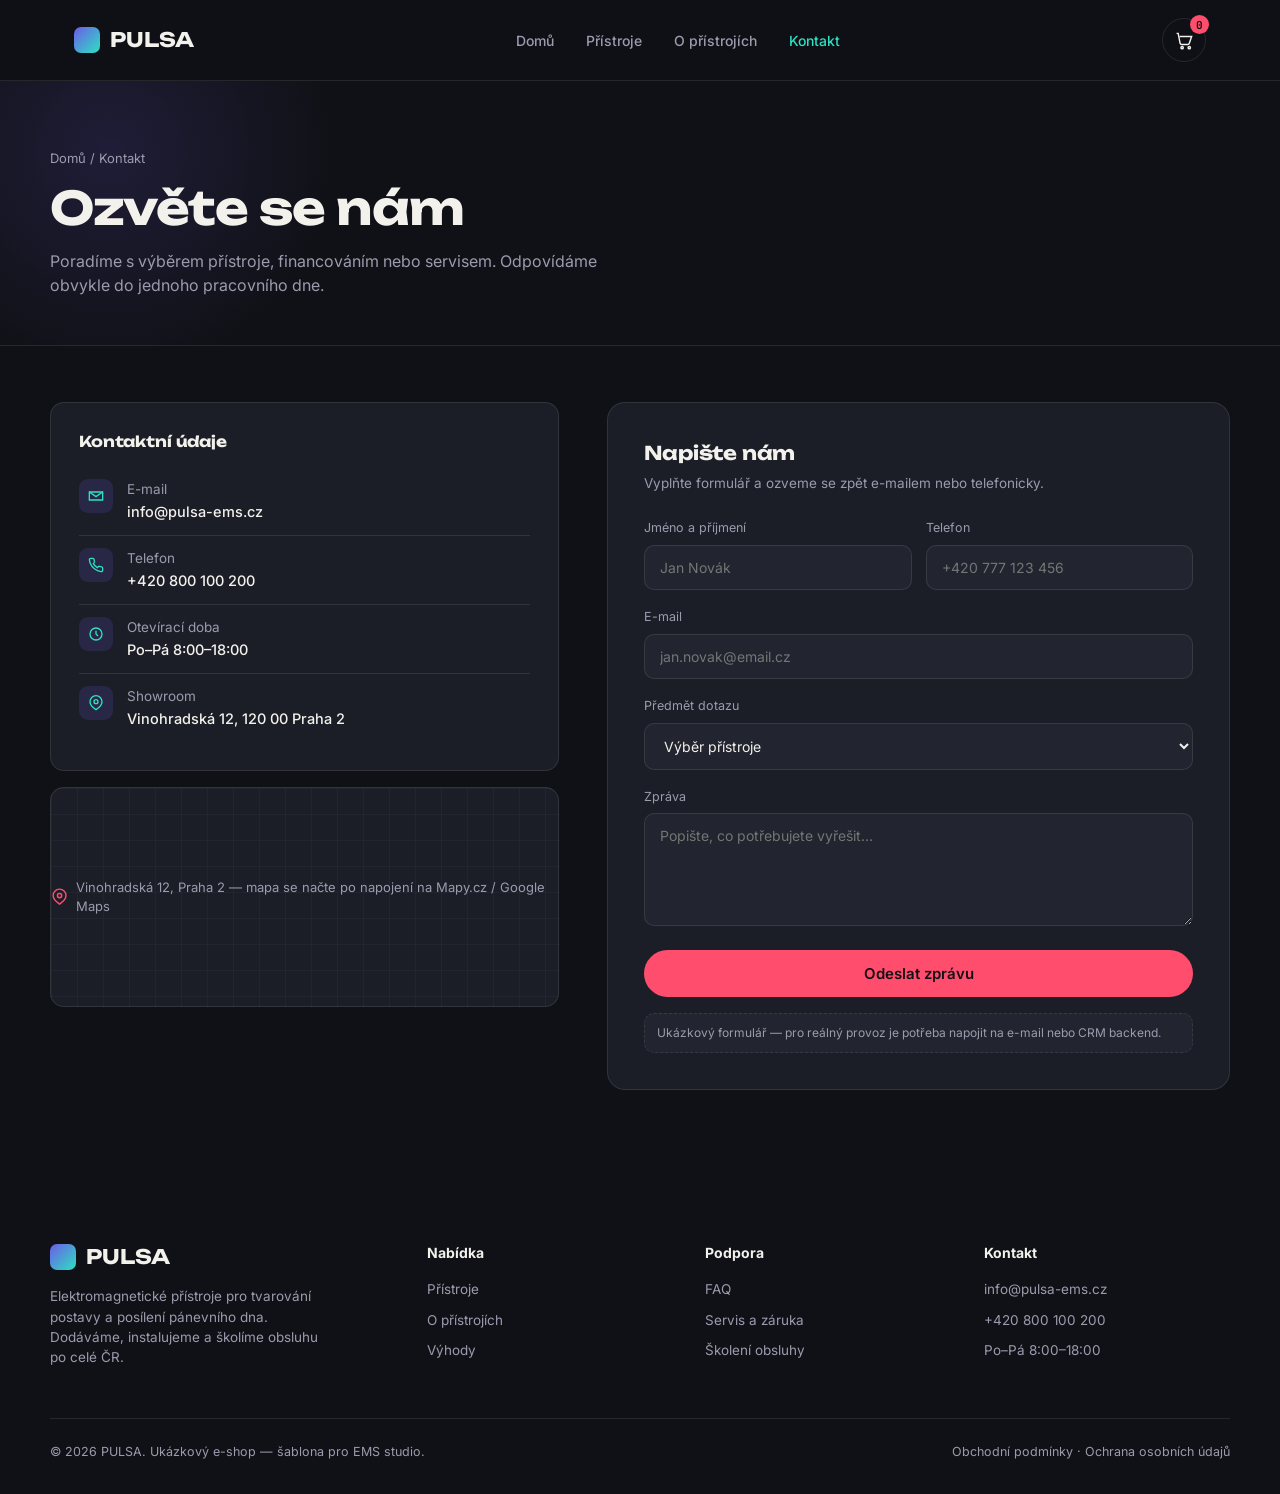
==== pulsa-cf/kontakt.html @ d880c0a0 "Add files via upload" ====
<!DOCTYPE html>
<html lang="cs">
<head>
<meta charset="UTF-8">
<meta name="viewport" content="width=device-width, initial-scale=1.0">
<title>Kontakt — PULSA</title>
<link rel="preconnect" href="https://fonts.googleapis.com">
<link href="https://fonts.googleapis.com/css2?family=Unbounded:wght@400;600;700;900&family=Inter:wght@400;500;600;700&family=JetBrains+Mono:wght@400;500;700&display=swap" rel="stylesheet">
<link rel="stylesheet" href="assets/styles.css">
</head>
<body>

<header>
  <nav class="nav">
    <a href="index.html" class="logo"><span class="logo-mark"></span>PULSA</a>
    <div class="nav-links">
      <a href="index.html">Domů</a>
      <a href="produkty.html">Přístroje</a>
      <a href="o-pristrojich.html">O přístrojích</a>
      <a href="kontakt.html" class="active">Kontakt</a>
    </div>
    <div class="nav-right">
      <button class="cart-btn" id="cartToggle" aria-label="Otevřít košík">
        <svg width="19" height="19" viewBox="0 0 24 24" fill="none" stroke="currentColor" stroke-width="1.8"><circle cx="9" cy="21" r="1.5"/><circle cx="18" cy="21" r="1.5"/><path d="M2 3h2l2.4 12.4a2 2 0 0 0 2 1.6h7.7a2 2 0 0 0 2-1.6L21 7H6"/></svg>
        <span class="cart-count" id="cartCount">0</span>
      </button>
      <button class="nav-toggle" id="navToggle" aria-label="Menu">
        <svg width="18" height="18" viewBox="0 0 24 24" fill="none" stroke="currentColor" stroke-width="2"><path d="M3 6h18M3 12h18M3 18h18"/></svg>
      </button>
    </div>
  </nav>
  <div class="mobile-menu" id="mobileMenu">
    <a href="index.html">Domů</a>
    <a href="produkty.html">Přístroje</a>
    <a href="o-pristrojich.html">O přístrojích</a>
    <a href="kontakt.html" class="active">Kontakt</a>
  </div>
</header>

<section class="page-hero">
  <div class="page-hero-glow"></div>
  <div class="container" style="padding:0; position:relative;">
    <span class="breadcrumb"><a href="index.html">Domů</a> / Kontakt</span>
    <h1>Ozvěte se nám</h1>
    <p class="lead">Poradíme s výběrem přístroje, financováním nebo servisem. Odpovídáme obvykle do jednoho pracovního dne.</p>
  </div>
</section>

<section style="padding-top:56px;">
  <div class="container" style="padding:0;">
    <div class="contact-grid">
      <div>
        <div class="contact-card">
          <h3>Kontaktní údaje</h3>
          <div class="contact-row">
            <div class="ic"><svg width="16" height="16" viewBox="0 0 24 24" fill="none" stroke="currentColor" stroke-width="2"><path d="M4 4h16v16H4z" opacity="0"/><path d="M22 6 12 13 2 6"/><path d="M2 6h20v12H2z"/></svg></div>
            <div><div class="t">E-mail</div><div class="v">info@pulsa-ems.cz</div></div>
          </div>
          <div class="contact-row">
            <div class="ic"><svg width="16" height="16" viewBox="0 0 24 24" fill="none" stroke="currentColor" stroke-width="2"><path d="M22 16.9v3a2 2 0 0 1-2.2 2 19.8 19.8 0 0 1-8.6-3.1 19.5 19.5 0 0 1-6-6A19.8 19.8 0 0 1 2.1 4.2 2 2 0 0 1 4.1 2h3a2 2 0 0 1 2 1.7c.1.9.3 1.8.6 2.7a2 2 0 0 1-.4 2.1L8 9.9a16 16 0 0 0 6 6l1.4-1.4a2 2 0 0 1 2.1-.4c.9.3 1.8.5 2.7.6a2 2 0 0 1 1.8 2Z"/></svg></div>
            <div><div class="t">Telefon</div><div class="v">+420 800 100 200</div></div>
          </div>
          <div class="contact-row">
            <div class="ic"><svg width="16" height="16" viewBox="0 0 24 24" fill="none" stroke="currentColor" stroke-width="2"><circle cx="12" cy="12" r="9"/><path d="M12 7v5l3 3"/></svg></div>
            <div><div class="t">Otevírací doba</div><div class="v">Po–Pá 8:00–18:00</div></div>
          </div>
          <div class="contact-row">
            <div class="ic"><svg width="16" height="16" viewBox="0 0 24 24" fill="none" stroke="currentColor" stroke-width="2"><path d="M21 10c0 6-9 12-9 12s-9-6-9-12a9 9 0 0 1 18 0Z"/><circle cx="12" cy="10" r="3"/></svg></div>
            <div><div class="t">Showroom</div><div class="v">Vinohradská 12, 120 00 Praha 2</div></div>
          </div>
        </div>

        <div class="map-placeholder">
          <svg width="18" height="18" viewBox="0 0 24 24" fill="none" stroke="currentColor" stroke-width="2"><path d="M21 10c0 6-9 12-9 12s-9-6-9-12a9 9 0 0 1 18 0Z"/><circle cx="12" cy="10" r="3"/></svg>
          Vinohradská 12, Praha 2 — mapa se načte po napojení na Mapy.cz / Google Maps
        </div>
      </div>

      <div class="form-card">
        <h3 style="font-size:19px; margin-bottom:6px;">Napište nám</h3>
        <p style="font-size:13.5px; color:var(--text-muted); margin-bottom:26px;">Vyplňte formulář a ozveme se zpět e-mailem nebo telefonicky.</p>

        <form id="contactForm">
          <div class="field-row">
            <div class="field"><label>Jméno a příjmení</label><input required type="text" placeholder="Jan Novák"></div>
            <div class="field"><label>Telefon</label><input type="tel" placeholder="+420 777 123 456"></div>
          </div>
          <div class="field"><label>E-mail</label><input required type="email" placeholder="jan.novak@email.cz"></div>
          <div class="field">
            <label>Předmět dotazu</label>
            <select>
              <option>Výběr přístroje</option>
              <option>Servis a záruka</option>
              <option>Financování / leasing</option>
              <option>Školení obsluhy</option>
              <option>Jiné</option>
            </select>
          </div>
          <div class="field"><label>Zpráva</label><textarea rows="5" placeholder="Popište, co potřebujete vyřešit…"></textarea></div>
          <button type="submit" class="btn btn-primary btn-block">Odeslat zprávu</button>
          <div class="note-banner">Ukázkový formulář — pro reálný provoz je potřeba napojit na e-mail nebo CRM backend.</div>
        </form>

        <div class="form-success" id="formSuccess">
          <div class="check"><svg width="26" height="26" viewBox="0 0 24 24" fill="none" stroke="currentColor" stroke-width="2.4"><path d="M4 12l5 5 11-11"/></svg></div>
          <h3 style="margin-bottom:8px;">Zpráva odeslána</h3>
          <p style="font-size:14px; color:var(--text-muted);">Děkujeme, ozveme se vám co nejdříve zpět.</p>
        </div>
      </div>
    </div>
  </div>
</section>

<footer>
  <div class="footer-grid">
    <div>
      <div class="logo" style="margin-bottom:14px;"><span class="logo-mark"></span>PULSA</div>
      <p style="font-size:13.5px; color:var(--text-muted); max-width:280px;">Elektromagnetické přístroje pro tvarování postavy a posílení pánevního dna. Dodáváme, instalujeme a školíme obsluhu po celé ČR.</p>
    </div>
    <div>
      <h4>Nabídka</h4>
      <ul><li><a href="produkty.html">Přístroje</a></li><li><a href="o-pristrojich.html">O přístrojích</a></li><li><a href="index.html#benefits">Výhody</a></li></ul>
    </div>
    <div>
      <h4>Podpora</h4>
      <ul><li><a href="o-pristrojich.html#faq">FAQ</a></li><li><a href="kontakt.html">Servis a záruka</a></li><li><a href="kontakt.html">Školení obsluhy</a></li></ul>
    </div>
    <div>
      <h4>Kontakt</h4>
      <ul><li>info@pulsa-ems.cz</li><li>+420 800 100 200</li><li>Po–Pá 8:00–18:00</li></ul>
    </div>
  </div>
  <div class="footer-bottom">
    <span>© 2026 PULSA. Ukázkový e-shop — šablona pro EMS studio.</span>
    <span>Obchodní podmínky · Ochrana osobních údajů</span>
  </div>
</footer>

<div class="overlay" id="overlay"></div>
<aside class="drawer" id="drawer" aria-label="Košík">
  <div class="drawer-head">
    <h3>Košík</h3>
    <button class="drawer-close" id="drawerClose" aria-label="Zavřít košík">✕</button>
  </div>
  <div class="drawer-body" id="drawerBody"></div>
  <div class="drawer-foot" id="drawerFoot" style="display:none;">
    <div class="subtotal-row"><span>Mezisoučet</span><span class="amt mono" id="subtotalAmt">0 Kč</span></div>
    <button class="btn btn-primary btn-block" id="checkoutBtn">Pokračovat k objednávce</button>
    <div class="note-banner">Demo košík ukládá data jen do paměti stránky — po obnovení nebo přechodu na jinou stránku se vynuluje.</div>
  </div>
</aside>

<div class="modal" id="checkoutModal">
  <div class="modal-backdrop" id="modalBackdrop"></div>
  <div class="modal-box" id="modalBox"></div>
</div>

<script src="assets/store.js"></script>
<script>
  document.getElementById('contactForm').addEventListener('submit', (e) => {
    e.preventDefault();
    document.getElementById('contactForm').style.display = 'none';
    document.getElementById('formSuccess').classList.add('active');
  });
</script>
</body>
</html>
---- pulsa-cf/assets/styles.css ----
:root{
  --bg:#101116;
  --surface:#1B1E27;
  --surface-2:#22252F;
  --line: rgba(243,241,236,0.10);
  --violet:#6C5CE7;
  --violet-soft: rgba(108,92,231,0.16);
  --cyan:#2DE1C2;
  --coral:#FF4D6D;
  --coral-soft: rgba(255,77,109,0.16);
  --text:#F3F1EC;
  --text-muted:#9A9CAE;
  --radius: 14px;
}
*{box-sizing:border-box; margin:0; padding:0;}
html{scroll-behavior:smooth;}
body{
  background:var(--bg);
  color:var(--text);
  font-family:'Inter', sans-serif;
  line-height:1.5;
  -webkit-font-smoothing:antialiased;
  overflow-x:hidden;
}
h1,h2,h3,.display{ font-family:'Unbounded', sans-serif; letter-spacing:-0.01em; }
.mono{ font-family:'JetBrains Mono', monospace; }
a{ color:inherit; text-decoration:none; }
img{max-width:100%; display:block;}
ul{list-style:none;}
button{ font-family:inherit; cursor:pointer; border:none; background:none; color:inherit; }
:focus-visible{ outline:2px solid var(--cyan); outline-offset:3px; }
.container{ max-width:1180px; margin:0 auto; padding:0 24px; }
.eyebrow{
  font-family:'JetBrains Mono', monospace;
  font-size:12px;
  letter-spacing:0.14em;
  text-transform:uppercase;
  color:var(--cyan);
  display:inline-flex;
  align-items:center;
  gap:8px;
}
.eyebrow::before{
  content:"";
  width:7px; height:7px; border-radius:50%;
  background:var(--cyan);
  box-shadow:0 0 0 4px rgba(45,225,194,0.15);
}
.btn{
  display:inline-flex; align-items:center; justify-content:center; gap:8px;
  padding:14px 26px;
  border-radius:100px;
  font-weight:600;
  font-size:15px;
  transition:transform .18s ease, box-shadow .18s ease, background .18s ease;
  white-space:nowrap;
}
.btn-primary{ background:var(--coral); color:#151016; }
.btn-primary:hover{ transform:translateY(-2px); box-shadow:0 10px 30px -8px rgba(255,77,109,0.55); }
.btn-ghost{ background:transparent; border:1px solid var(--line); color:var(--text); }
.btn-ghost:hover{ border-color:var(--cyan); color:var(--cyan); }
.btn-block{ width:100%; }
.btn[disabled]{ opacity:0.45; pointer-events:none; }

/* ===== HEADER / NAV ===== */
header{
  position:sticky; top:0; z-index:60;
  background:rgba(16,17,22,0.82);
  backdrop-filter: blur(14px);
  border-bottom:1px solid var(--line);
}
.nav{
  display:flex; align-items:center; justify-content:space-between;
  padding:18px 24px;
  max-width:1180px; margin:0 auto;
}
.logo{
  font-family:'Unbounded', sans-serif;
  font-weight:700;
  font-size:20px;
  display:flex; align-items:center; gap:10px;
}
.logo-mark{
  width:26px; height:26px;
  border-radius:7px;
  background:linear-gradient(135deg, var(--violet), var(--cyan));
  flex:none;
}
.nav-links{ display:flex; gap:32px; font-size:14px; font-weight:500; color:var(--text-muted); }
.nav-links a:hover{ color:var(--text); }
.nav-links a.active{ color:var(--cyan); }
.nav-right{ display:flex; align-items:center; gap:14px; }
.cart-btn{
  position:relative;
  width:44px; height:44px;
  border-radius:50%;
  border:1px solid var(--line);
  display:flex; align-items:center; justify-content:center;
}
.cart-btn:hover{ border-color:var(--cyan); }
.cart-count{
  position:absolute; top:-4px; right:-4px;
  background:var(--coral);
  color:#150F14;
  font-family:'JetBrains Mono', monospace;
  font-size:11px; font-weight:700;
  min-width:19px; height:19px; border-radius:50%;
  display:flex; align-items:center; justify-content:center;
  padding:0 3px;
}
.nav-toggle{ display:none; width:44px; height:44px; align-items:center; justify-content:center; border:1px solid var(--line); border-radius:50%; }
.mobile-menu{
  display:none;
  flex-direction:column;
  gap:2px;
  padding:8px 24px 18px;
  border-top:1px solid var(--line);
}
.mobile-menu.open{ display:flex; }
.mobile-menu a{ padding:12px 4px; font-size:15px; border-bottom:1px solid var(--line); color:var(--text-muted); }
.mobile-menu a.active{ color:var(--cyan); }

/* ===== PAGE HERO (sub-pages) ===== */
.page-hero{
  padding:64px 24px 48px;
  border-bottom:1px solid var(--line);
  position:relative;
  overflow:hidden;
}
.page-hero-glow{
  position:absolute; top:-160px; left:-120px;
  width:460px; height:460px;
  background:radial-gradient(circle, var(--violet-soft), transparent 70%);
  pointer-events:none;
}
.page-hero h1{ font-size:clamp(30px,4vw,46px); margin-top:14px; line-height:1.08; max-width:720px; }
.page-hero p.lead{ color:var(--text-muted); font-size:16px; max-width:560px; margin-top:16px; }
.breadcrumb{ font-size:13px; color:var(--text-muted); }
.breadcrumb a:hover{ color:var(--cyan); }

/* ===== HERO (home) ===== */
.hero{ position:relative; padding:96px 24px 80px; overflow:hidden; }
.hero-glow{
  position:absolute; top:-200px; right:-150px;
  width:600px; height:600px;
  background:radial-gradient(circle, var(--violet-soft), transparent 70%);
  filter:blur(10px);
  pointer-events:none;
}
.hero-inner{
  position:relative; max-width:1180px; margin:0 auto;
  display:grid; grid-template-columns: 1.05fr 0.95fr; gap:56px; align-items:center;
}
.hero h1{ font-size:clamp(38px, 5.2vw, 64px); line-height:1.04; font-weight:700; margin:20px 0 22px; }
.hero h1 em{
  font-style:normal;
  background:linear-gradient(100deg, var(--cyan), var(--violet));
  -webkit-background-clip:text; background-clip:text; color:transparent;
}
.hero p.lead{ font-size:17px; color:var(--text-muted); max-width:480px; margin-bottom:32px; }
.hero-ctas{ display:flex; gap:14px; flex-wrap:wrap; margin-bottom:36px; }
.hero-trust{ display:flex; gap:28px; flex-wrap:wrap; padding-top:24px; border-top:1px solid var(--line); }
.trust-item{ display:flex; flex-direction:column; gap:2px; }
.trust-item .num{ font-family:'JetBrains Mono', monospace; font-weight:700; font-size:20px; color:var(--cyan); }
.trust-item .lbl{ font-size:12.5px; color:var(--text-muted); }

.pulse-card{ background:var(--surface); border:1px solid var(--line); border-radius:22px; padding:28px 28px 22px; position:relative; }
.pulse-card-top{ display:flex; justify-content:space-between; align-items:flex-start; margin-bottom:6px; }
.pulse-card-top .label{ font-size:13px; color:var(--text-muted); }
.pulse-counter{ font-family:'JetBrains Mono', monospace; font-size:44px; font-weight:700; color:var(--text); letter-spacing:-0.02em; }
.pulse-counter span{ font-size:16px; color:var(--cyan); font-weight:500; margin-left:8px; }
canvas#waveform{ width:100%; height:150px; display:block; margin:14px 0 6px; }
.pulse-legend{ display:flex; justify-content:space-between; font-size:12px; color:var(--text-muted); font-family:'JetBrains Mono', monospace; }
.pulse-tags{ display:flex; gap:8px; margin-top:18px; flex-wrap:wrap; }
.pulse-tag{ font-size:12px; padding:6px 12px; border-radius:100px; background:var(--surface-2); color:var(--text-muted); border:1px solid var(--line); }

@media (prefers-reduced-motion: reduce){ html{ scroll-behavior:auto; } }

/* ===== SECTION SHARED ===== */
section{ padding:88px 24px; }
.section-head{ max-width:620px; margin-bottom:52px; }
.section-head h2{ font-size:clamp(28px,3.4vw,40px); margin-top:14px; line-height:1.12; }
.section-head p{ color:var(--text-muted); margin-top:14px; font-size:16px; }

/* ===== HOW IT WORKS / PHASES ===== */
.phases{ display:grid; grid-template-columns:repeat(3,1fr); gap:1px; background:var(--line); border:1px solid var(--line); border-radius:var(--radius); overflow:hidden; }
.phase{ background:var(--surface); padding:32px 26px; }
.phase .bar{ height:6px; border-radius:4px; background:var(--surface-2); overflow:hidden; margin-bottom:18px; }
.phase .bar i{ display:block; height:100%; background:linear-gradient(90deg, var(--cyan), var(--violet)); }
.phase h3{ font-size:18px; margin-bottom:8px; }
.phase p{ font-size:14.5px; color:var(--text-muted); }
.phase .freq{ font-family:'JetBrains Mono', monospace; font-size:12px; color:var(--cyan); margin-bottom:10px; display:block; }

/* ===== BENEFITS ===== */
.benefits-grid{ display:grid; grid-template-columns:repeat(4,1fr); gap:18px; }
.benefit{ background:var(--surface); border:1px solid var(--line); border-radius:var(--radius); padding:26px 22px; transition:border-color .2s ease, transform .2s ease; }
.benefit:hover{ border-color:var(--violet); transform:translateY(-3px); }
.benefit .icon{ width:38px; height:38px; border-radius:10px; background:var(--violet-soft); color:var(--cyan); display:flex; align-items:center; justify-content:center; margin-bottom:16px; }
.benefit h3{ font-family:'Inter'; font-weight:600; font-size:15.5px; margin-bottom:8px; }
.benefit p{ font-size:13.5px; color:var(--text-muted); }

/* ===== PRODUCTS ===== */
.products{ background:var(--surface); border-top:1px solid var(--line); border-bottom:1px solid var(--line); }
.products-grid{ display:grid; grid-template-columns:repeat(3,1fr); gap:20px; }
.plan{ background:var(--bg); border:1px solid var(--line); border-radius:18px; padding:30px 26px; display:flex; flex-direction:column; position:relative; }
.plan.featured{ border-color:var(--violet); box-shadow:0 0 0 1px var(--violet), 0 20px 50px -20px rgba(108,92,231,0.5); }
.plan-badge{ position:absolute; top:-13px; left:26px; background:var(--violet); color:#fff; font-size:11.5px; font-weight:600; padding:5px 12px; border-radius:100px; }
.plan h3{ font-size:20px; margin-bottom:6px; }
.plan .desc{ font-size:13.5px; color:var(--text-muted); margin-bottom:20px; }
.plan .price-row{ display:flex; align-items:baseline; gap:10px; margin-bottom:4px; }
.plan .price{ font-family:'JetBrains Mono', monospace; font-size:30px; font-weight:700; }
.plan .old-price{ font-family:'JetBrains Mono', monospace; font-size:15px; color:var(--text-muted); text-decoration:line-through; }
.plan .save{ font-size:12px; color:var(--cyan); margin-bottom:22px; }
.plan ul{ display:flex; flex-direction:column; gap:10px; margin-bottom:26px; flex:1; }
.plan li{ font-size:13.5px; color:var(--text-muted); display:flex; gap:10px; align-items:flex-start; }
.plan li svg{ flex:none; margin-top:2px; color:var(--cyan); }
.plan-meta{ display:flex; gap:14px; margin-top:16px; padding-top:16px; border-top:1px solid var(--line); }
.plan-meta div{ font-size:11.5px; color:var(--text-muted); }
.plan-meta .v{ font-family:'JetBrains Mono', monospace; font-size:13px; color:var(--text); display:block; }
.plan-link{ font-size:12.5px; color:var(--cyan); margin-top:12px; display:inline-block; }

/* filters (products page) */
.filter-bar{ display:flex; gap:10px; flex-wrap:wrap; margin-bottom:36px; }
.filter-chip{ padding:9px 16px; border-radius:100px; border:1px solid var(--line); font-size:13px; color:var(--text-muted); background:var(--bg); }
.filter-chip.active{ border-color:var(--cyan); color:var(--cyan); background:var(--violet-soft); }

/* ===== SPEC TABLE (device info page) ===== */
.spec-table{ width:100%; border-collapse:collapse; background:var(--surface); border:1px solid var(--line); border-radius:var(--radius); overflow:hidden; }
.spec-table th, .spec-table td{ text-align:left; padding:16px 20px; font-size:13.5px; border-bottom:1px solid var(--line); }
.spec-table th{ color:var(--text-muted); font-weight:500; background:var(--surface-2); font-family:'JetBrains Mono', monospace; font-size:12px; text-transform:uppercase; letter-spacing:0.06em; }
.spec-table td.val{ font-family:'JetBrains Mono', monospace; color:var(--cyan); }
.spec-table tr:last-child td{ border-bottom:none; }
.spec-wrap{ overflow-x:auto; }

.diagram{ background:var(--surface); border:1px solid var(--line); border-radius:var(--radius); padding:30px; display:grid; grid-template-columns:repeat(4,1fr); gap:20px; }
.diagram-item{ text-align:center; }
.diagram-icon{ width:52px; height:52px; border-radius:50%; background:var(--violet-soft); color:var(--cyan); display:flex; align-items:center; justify-content:center; margin:0 auto 12px; }
.diagram-item h4{ font-size:13.5px; margin-bottom:6px; }
.diagram-item p{ font-size:12px; color:var(--text-muted); }

.contra-list{ display:grid; grid-template-columns:repeat(2,1fr); gap:12px; }
.contra-item{ display:flex; gap:10px; align-items:flex-start; background:var(--surface); border:1px solid var(--line); border-radius:10px; padding:14px 16px; font-size:13.5px; color:var(--text-muted); }
.contra-item svg{ flex:none; color:var(--coral); margin-top:2px; }

/* ===== TESTIMONIALS ===== */
.testi-grid{ display:grid; grid-template-columns:repeat(3,1fr); gap:20px; }
.testi{ background:var(--surface); border:1px solid var(--line); border-radius:var(--radius); padding:26px 24px; }
.testi .stars{ color:var(--cyan); font-size:14px; margin-bottom:14px; letter-spacing:2px; }
.testi p{ font-size:14.5px; color:var(--text); margin-bottom:18px; }
.testi .who{ display:flex; align-items:center; gap:10px; }
.avatar{ width:34px; height:34px; border-radius:50%; background:linear-gradient(135deg, var(--violet), var(--cyan)); flex:none; }
.who-name{ font-size:13.5px; font-weight:600; }
.who-loc{ font-size:12px; color:var(--text-muted); }

/* ===== FAQ ===== */
.faq-list{ max-width:780px; }
.faq-item{ border-bottom:1px solid var(--line); }
.faq-q{ width:100%; display:flex; justify-content:space-between; align-items:center; padding:22px 4px; text-align:left; font-family:'Inter'; font-weight:600; font-size:15.5px; }
.faq-q .plus{ font-family:'JetBrains Mono', monospace; color:var(--cyan); font-size:20px; transition:transform .2s ease; flex:none; margin-left:16px; }
.faq-item.open .plus{ transform:rotate(45deg); }
.faq-a{ max-height:0; overflow:hidden; transition:max-height .3s ease; }
.faq-a p{ padding:0 4px 22px; color:var(--text-muted); font-size:14.5px; max-width:640px; }

/* ===== CONTACT PAGE ===== */
.contact-grid{ display:grid; grid-template-columns:0.9fr 1.1fr; gap:48px; align-items:flex-start; }
.contact-card{ background:var(--surface); border:1px solid var(--line); border-radius:var(--radius); padding:28px; margin-bottom:16px; }
.contact-card h3{ font-size:15px; margin-bottom:14px; }
.contact-row{ display:flex; gap:14px; align-items:flex-start; padding:12px 0; border-bottom:1px solid var(--line); }
.contact-row:last-child{ border-bottom:none; }
.contact-row .ic{ width:34px; height:34px; border-radius:9px; background:var(--violet-soft); color:var(--cyan); display:flex; align-items:center; justify-content:center; flex:none; }
.contact-row .t{ font-size:13.5px; color:var(--text-muted); }
.contact-row .v{ font-size:14.5px; font-weight:500; margin-top:2px; }
.map-placeholder{
  height:220px; border-radius:var(--radius); border:1px solid var(--line);
  background:
    linear-gradient(var(--surface-2) 1px, transparent 1px) 0 0/26px 26px,
    linear-gradient(90deg, var(--surface-2) 1px, transparent 1px) 0 0/26px 26px,
    var(--surface);
  display:flex; align-items:center; justify-content:center; color:var(--text-muted); font-size:13px; gap:8px;
}
.map-placeholder svg{ color:var(--coral); }

.form-card{ background:var(--surface); border:1px solid var(--line); border-radius:18px; padding:36px; }
.field{ margin-bottom:18px; }
.field label{ display:block; font-size:12.5px; color:var(--text-muted); margin-bottom:7px; }
.field input, .field textarea, .field select{
  width:100%; padding:13px 15px; background:var(--surface-2); border:1px solid var(--line);
  border-radius:10px; color:var(--text); font-size:14px; font-family:'Inter'; resize:vertical;
}
.field input:focus, .field textarea:focus, .field select:focus{ border-color:var(--cyan); outline:none; }
.field-row{ display:flex; gap:14px; }
.field-row .field{ flex:1; }
.form-success{ display:none; text-align:center; padding:20px 0; }
.form-success.active{ display:block; }
.form-success .check{ width:56px; height:56px; border-radius:50%; background:var(--violet-soft); color:var(--cyan); display:flex; align-items:center; justify-content:center; margin:0 auto 18px; }

/* ===== FOOTER CTA ===== */
.cta-band{
  background:linear-gradient(120deg, var(--violet), #4834D4 60%, var(--bg));
  border-radius:24px; margin:0 24px; padding:64px 48px;
  display:flex; align-items:center; justify-content:space-between; gap:32px; flex-wrap:wrap;
}
.cta-band h2{ font-size:clamp(24px,3vw,34px); max-width:460px; }
.cta-band p{ color:rgba(255,255,255,0.75); margin-top:10px; max-width:420px; font-size:15px;}

footer{ padding:64px 24px 32px; }
.footer-grid{ display:grid; grid-template-columns:1.4fr 1fr 1fr 1fr; gap:32px; margin-bottom:48px; max-width:1180px; margin-left:auto; margin-right:auto; }
.footer-grid h4{ font-size:14px; margin-bottom:16px; }
.footer-grid li{ font-size:13.5px; color:var(--text-muted); margin-bottom:10px; }
.footer-grid li a:hover{ color:var(--text); }
.footer-bottom{ display:flex; justify-content:space-between; align-items:center; padding-top:24px; border-top:1px solid var(--line); font-size:12.5px; color:var(--text-muted); flex-wrap:wrap; gap:12px; max-width:1180px; margin:0 auto; }

/* ===== CART DRAWER ===== */
.overlay{ position:fixed; inset:0; background:rgba(8,8,10,0.6); opacity:0; pointer-events:none; transition:opacity .25s ease; z-index:80; }
.overlay.active{ opacity:1; pointer-events:auto; }
.drawer{
  position:fixed; top:0; right:0; height:100%; width:420px; max-width:92vw;
  background:var(--surface); border-left:1px solid var(--line); z-index:90;
  transform:translateX(100%); transition:transform .3s cubic-bezier(.4,0,.2,1);
  display:flex; flex-direction:column;
}
.drawer.active{ transform:translateX(0); }
.drawer-head{ display:flex; justify-content:space-between; align-items:center; padding:22px 22px; border-bottom:1px solid var(--line); }
.drawer-head h3{ font-size:17px; }
.drawer-close{ width:36px; height:36px; border-radius:50%; border:1px solid var(--line); display:flex; align-items:center; justify-content:center; }
.drawer-body{ flex:1; overflow-y:auto; padding:18px 22px; }
.drawer-empty{ text-align:center; padding:60px 20px; color:var(--text-muted); font-size:14px; }
.cart-item{ display:flex; gap:14px; padding:16px 0; border-bottom:1px solid var(--line); }
.cart-item-thumb{ width:56px; height:56px; border-radius:10px; background:var(--surface-2); flex:none; display:flex; align-items:center; justify-content:center; color:var(--cyan); }
.cart-item-info{ flex:1; min-width:0; }
.cart-item-info .name{ font-size:14px; font-weight:600; margin-bottom:4px; }
.cart-item-info .price{ font-family:'JetBrains Mono', monospace; font-size:13px; color:var(--text-muted); }
.qty-row{ display:flex; align-items:center; gap:10px; margin-top:10px; }
.qty-btn{ width:26px; height:26px; border-radius:7px; background:var(--surface-2); border:1px solid var(--line); display:flex; align-items:center; justify-content:center; font-size:14px; }
.qty-val{ font-family:'JetBrains Mono', monospace; font-size:13px; min-width:16px; text-align:center; }
.remove-btn{ font-size:12px; color:var(--coral); margin-top:8px; }
.drawer-foot{ padding:20px 22px 26px; border-top:1px solid var(--line); }
.subtotal-row{ display:flex; justify-content:space-between; margin-bottom:16px; font-size:15px; }
.subtotal-row .amt{ font-family:'JetBrains Mono', monospace; font-weight:700; }

/* ===== MODAL (checkout) ===== */
.modal{ position:fixed; inset:0; z-index:100; display:flex; align-items:center; justify-content:center; padding:24px; opacity:0; pointer-events:none; transition:opacity .25s ease; }
.modal.active{ opacity:1; pointer-events:auto; }
.modal-backdrop{ position:absolute; inset:0; background:rgba(8,8,10,0.72); }
.modal-box{ position:relative; background:var(--surface); border:1px solid var(--line); border-radius:20px; width:460px; max-width:100%; max-height:86vh; overflow-y:auto; padding:30px 28px; }
.modal-box h3{ font-size:20px; margin-bottom:6px; }
.modal-box .sub{ font-size:13.5px; color:var(--text-muted); margin-bottom:24px; }
.modal-summary{ background:var(--surface-2); border-radius:12px; padding:16px; margin-bottom:20px; font-size:13.5px; }
.modal-summary .row{ display:flex; justify-content:space-between; padding:4px 0; color:var(--text-muted); }
.modal-summary .row.total{ color:var(--text); font-weight:700; border-top:1px solid var(--line); margin-top:8px; padding-top:10px; font-family:'JetBrains Mono', monospace; }
.modal-close{ position:absolute; top:20px; right:20px; width:32px; height:32px; border-radius:50%; border:1px solid var(--line); display:flex; align-items:center; justify-content:center; }
.success-box{ text-align:center; padding:20px 0 6px; }
.success-box .check{ width:56px; height:56px; border-radius:50%; background:var(--violet-soft); color:var(--cyan); display:flex; align-items:center; justify-content:center; margin:0 auto 18px; }
.success-box h3{ margin-bottom:8px; }
.success-box p{ font-size:14px; color:var(--text-muted); margin-bottom:24px; }
.note-banner{ font-size:12px; color:var(--text-muted); background:var(--surface-2); border:1px dashed var(--line); border-radius:10px; padding:10px 12px; margin-top:16px; }

/* ===== RESPONSIVE ===== */
@media (max-width: 980px){
  .hero-inner{ grid-template-columns:1fr; }
  .phases{ grid-template-columns:1fr; }
  .benefits-grid{ grid-template-columns:repeat(2,1fr); }
  .products-grid{ grid-template-columns:1fr; max-width:420px; margin:0 auto; }
  .testi-grid{ grid-template-columns:1fr; }
  .footer-grid{ grid-template-columns:1fr 1fr; }
  .cta-band{ flex-direction:column; align-items:flex-start; }
  .contact-grid{ grid-template-columns:1fr; }
  .diagram{ grid-template-columns:repeat(2,1fr); }
  .contra-list{ grid-template-columns:1fr; }
}
@media (max-width: 760px){
  .nav-links{ display:none; }
  .nav-toggle{ display:flex; }
  .field-row{ flex-direction:column; gap:0; }
  .form-card{ padding:24px; }
}
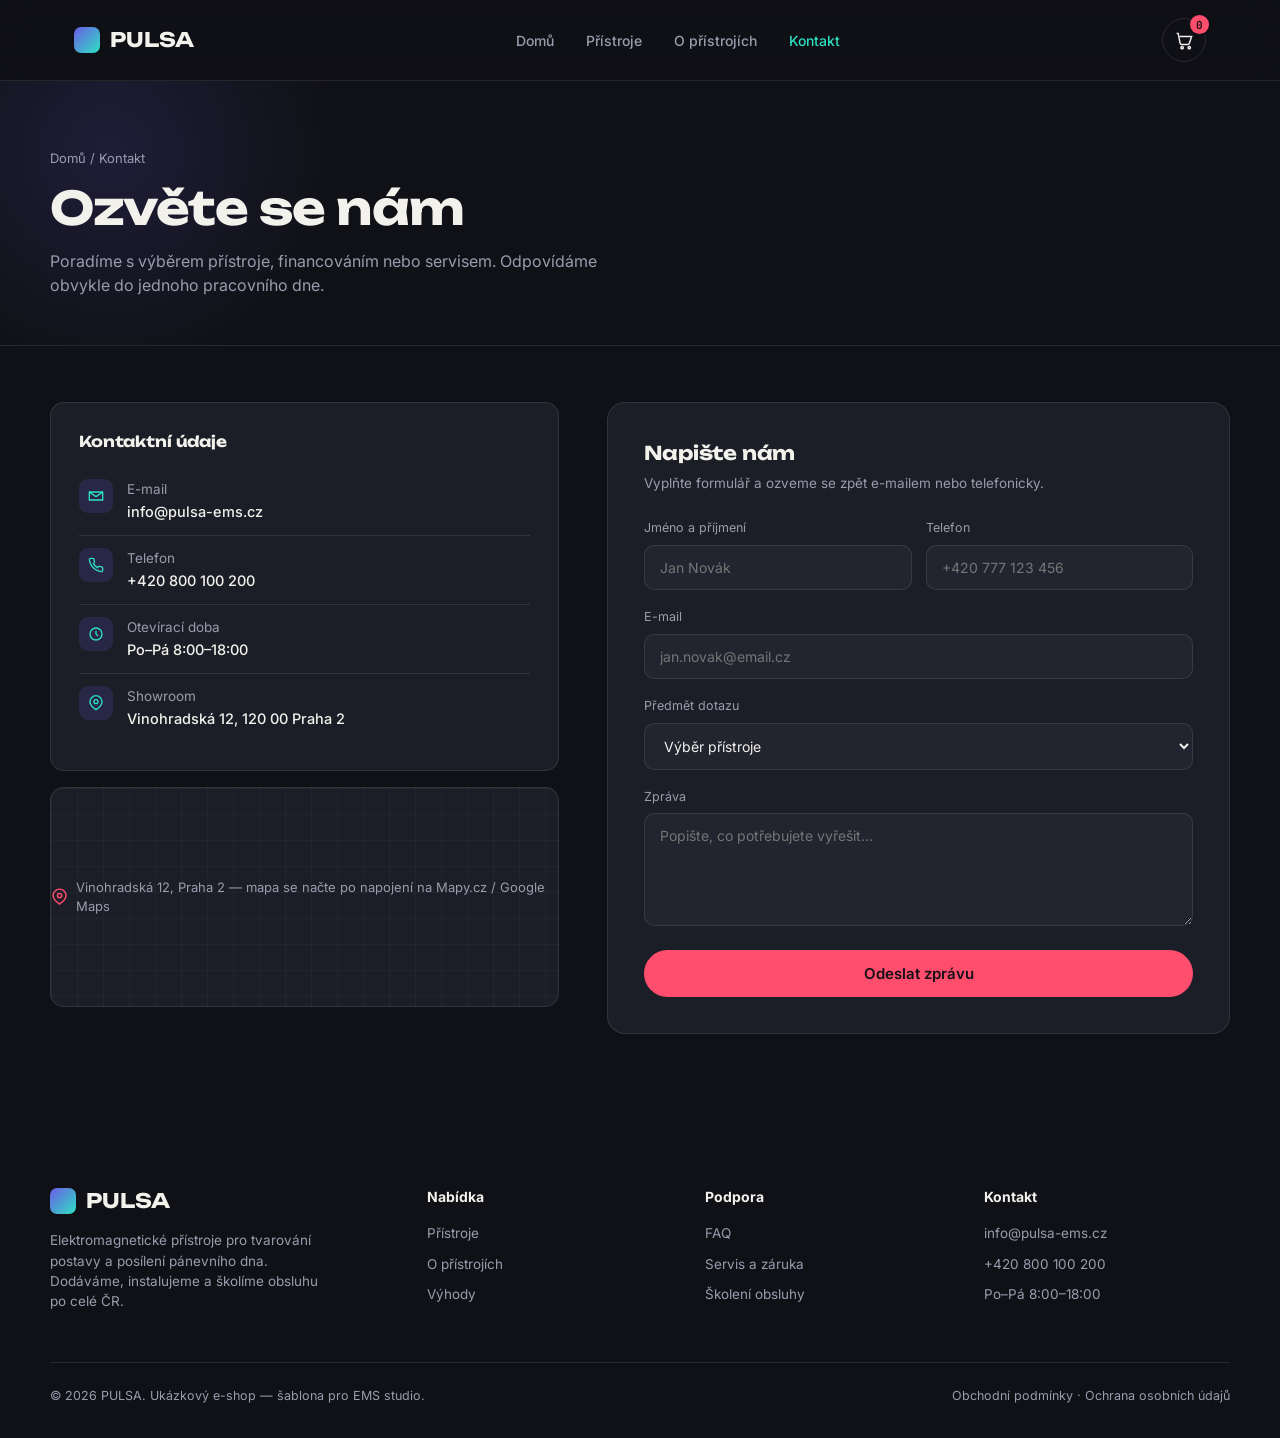
==== commit 0099b668: "Update kontakt.html" ====
--- a/pulsa-cf/kontakt.html
+++ b/pulsa-cf/kontakt.html
@@ -1,167 +1,198 @@
 <!DOCTYPE html>
-<html lang="cs">
-<head>
-<meta charset="UTF-8">
-<meta name="viewport" content="width=device-width, initial-scale=1.0">
-<title>Kontakt — PULSA</title>
-<link rel="preconnect" href="https://fonts.googleapis.com">
-<link href="https://fonts.googleapis.com/css2?family=Unbounded:wght@400;600;700;900&family=Inter:wght@400;500;600;700&family=JetBrains+Mono:wght@400;500;700&display=swap" rel="stylesheet">
-<link rel="stylesheet" href="assets/styles.css">
-</head>
-<body>
+  <html lang="cs">
+  <head>
+  <meta charset="UTF-8">
+  <meta name="viewport" content="width=device-width, initial-scale=1.0">
+  <title>Kontakt — PULSA</title>
+  <link rel="preconnect" href="https://fonts.googleapis.com">
+  <link href="https://fonts.googleapis.com/css2?family=Unbounded:wght@400;600;700;900&family=Inter:wght@400;500;600;700&family=JetBrains+Mono:wght@400;500;700&display=swap" rel="stylesheet">
+  <link rel="stylesheet" href="assets/styles.css">
+  </head>
+  <body>
 
-<header>
-  <nav class="nav">
-    <a href="index.html" class="logo"><span class="logo-mark"></span>PULSA</a>
-    <div class="nav-links">
+  <header>
+    <nav class="nav">
+      <a href="index.html" class="logo"><span class="logo-mark"></span>PULSA</a>
+      <div class="nav-links">
+        <a href="index.html">Domů</a>
+        <a href="produkty.html">Přístroje</a>
+        <a href="o-pristrojich.html">O přístrojích</a>
+        <a href="kontakt.html" class="active">Kontakt</a>
+      </div>
+      <div class="nav-right">
+        <button class="cart-btn" id="cartToggle" aria-label="Otevřít košík">
+          <svg width="19" height="19" viewBox="0 0 24 24" fill="none" stroke="currentColor" stroke-width="1.8"><circle cx="9" cy="21" r="1.5"/><circle cx="18" cy="21" r="1.5"/><path d="M2 3h2l2.4 12.4a2 2 0 0 0 2 1.6h7.7a2 2 0 0 0 2-1.6L21 7H6"/></svg>
+          <span class="cart-count" id="cartCount">0</span>
+        </button>
+        <button class="nav-toggle" id="navToggle" aria-label="Menu">
+          <svg width="18" height="18" viewBox="0 0 24 24" fill="none" stroke="currentColor" stroke-width="2"><path d="M3 6h18M3 12h18M3 18h18"/></svg>
+        </button>
+      </div>
+    </nav>
+    <div class="mobile-menu" id="mobileMenu">
       <a href="index.html">Domů</a>
       <a href="produkty.html">Přístroje</a>
       <a href="o-pristrojich.html">O přístrojích</a>
       <a href="kontakt.html" class="active">Kontakt</a>
     </div>
-    <div class="nav-right">
-      <button class="cart-btn" id="cartToggle" aria-label="Otevřít košík">
-        <svg width="19" height="19" viewBox="0 0 24 24" fill="none" stroke="currentColor" stroke-width="1.8"><circle cx="9" cy="21" r="1.5"/><circle cx="18" cy="21" r="1.5"/><path d="M2 3h2l2.4 12.4a2 2 0 0 0 2 1.6h7.7a2 2 0 0 0 2-1.6L21 7H6"/></svg>
-        <span class="cart-count" id="cartCount">0</span>
-      </button>
-      <button class="nav-toggle" id="navToggle" aria-label="Menu">
-        <svg width="18" height="18" viewBox="0 0 24 24" fill="none" stroke="currentColor" stroke-width="2"><path d="M3 6h18M3 12h18M3 18h18"/></svg>
-      </button>
+  </header>
+
+  <section class="page-hero">
+    <div class="page-hero-glow"></div>
+    <div class="container" style="padding:0; position:relative;">
+      <span class="breadcrumb"><a href="index.html">Domů</a> / Kontakt</span>
+      <h1>Ozvěte se nám</h1>
+    <p class="lead">Poradíme s výběrem přístroje, financováním nebo servisem. Odpovídáme obvykle do jednoho pracovního dne.</p>
     </div>
-  </nav>
-  <div class="mobile-menu" id="mobileMenu">
-    <a href="index.html">Domů</a>
-    <a href="produkty.html">Přístroje</a>
-    <a href="o-pristrojich.html">O přístrojích</a>
-    <a href="kontakt.html" class="active">Kontakt</a>
-  </div>
-</header>
+  </section>
 
-<section class="page-hero">
-  <div class="page-hero-glow"></div>
-  <div class="container" style="padding:0; position:relative;">
-    <span class="breadcrumb"><a href="index.html">Domů</a> / Kontakt</span>
-    <h1>Ozvěte se nám</h1>
-    <p class="lead">Poradíme s výběrem přístroje, financováním nebo servisem. Odpovídáme obvykle do jednoho pracovního dne.</p>
-  </div>
-</section>
+  <section style="padding-top:56px;">
+    <div class="container" style="padding:0;">
+      <div class="contact-grid">
+        <div>
+          <div class="contact-card">
+            <h3>Kontaktní údaje</h3>
+            <div class="contact-row">
+              <div class="ic"><svg width="16" height="16" viewBox="0 0 24 24" fill="none" stroke="currentColor" stroke-width="2"><path d="M4 4h16v16H4z" opacity="0"/><path d="M22 6 12 13 2 6"/><path d="M2 6h20v12H2z"/></svg></div>
+              <div><div class="t">E-mail</div><div class="v">info@pulsa-ems.cz</div></div>
+            </div>
+            <div class="contact-row">
+              <div class="ic"><svg width="16" height="16" viewBox="0 0 24 24" fill="none" stroke="currentColor" stroke-width="2"><path d="M22 16.9v3a2 2 0 0 1-2.2 2 19.8 19.8 0 0 1-8.6-3.1 19.5 19.5 0 0 1-6-6A19.8 19.8 0 0 1 2.1 4.2 2 2 0 0 1 4.1 2h3a2 2 0 0 1 2 1.7c.1.9.3 1.8.6 2.7a2 2 0 0 1-.4 2.1L8 9.9a16 16 0 0 0 6 6l1.4-1.4a2 2 0 0 1 2.1-.4c.9.3 1.8.5 2.7.6a2 2 0 0 1 1.8 2Z"/></svg></div>
+              <div><div class="t">Telefon</div><div class="v">+420 800 100 200</div></div>
+            </div>
+            <div class="contact-row">
+              <div class="ic"><svg width="16" height="16" viewBox="0 0 24 24" fill="none" stroke="currentColor" stroke-width="2"><circle cx="12" cy="12" r="9"/><path d="M12 7v5l3 3"/></svg></div>
+              <div><div class="t">Otevírací doba</div><div class="v">Po–Pá 8:00–18:00</div></div>
+            </div>
+            <div class="contact-row">
+              <div class="ic"><svg width="16" height="16" viewBox="0 0 24 24" fill="none" stroke="currentColor" stroke-width="2"><path d="M21 10c0 6-9 12-9 12s-9-6-9-12a9 9 0 0 1 18 0Z"/><circle cx="12" cy="10" r="3"/></svg></div>
+              <div><div class="t">Showroom</div><div class="v">Vinohradská 12, 120 00 Praha 2</div></div>
+            </div>
+          </div>
 
-<section style="padding-top:56px;">
-  <div class="container" style="padding:0;">
-    <div class="contact-grid">
-      <div>
-        <div class="contact-card">
-          <h3>Kontaktní údaje</h3>
-          <div class="contact-row">
-            <div class="ic"><svg width="16" height="16" viewBox="0 0 24 24" fill="none" stroke="currentColor" stroke-width="2"><path d="M4 4h16v16H4z" opacity="0"/><path d="M22 6 12 13 2 6"/><path d="M2 6h20v12H2z"/></svg></div>
-            <div><div class="t">E-mail</div><div class="v">info@pulsa-ems.cz</div></div>
-          </div>
-          <div class="contact-row">
-            <div class="ic"><svg width="16" height="16" viewBox="0 0 24 24" fill="none" stroke="currentColor" stroke-width="2"><path d="M22 16.9v3a2 2 0 0 1-2.2 2 19.8 19.8 0 0 1-8.6-3.1 19.5 19.5 0 0 1-6-6A19.8 19.8 0 0 1 2.1 4.2 2 2 0 0 1 4.1 2h3a2 2 0 0 1 2 1.7c.1.9.3 1.8.6 2.7a2 2 0 0 1-.4 2.1L8 9.9a16 16 0 0 0 6 6l1.4-1.4a2 2 0 0 1 2.1-.4c.9.3 1.8.5 2.7.6a2 2 0 0 1 1.8 2Z"/></svg></div>
-            <div><div class="t">Telefon</div><div class="v">+420 800 100 200</div></div>
-          </div>
-          <div class="contact-row">
-            <div class="ic"><svg width="16" height="16" viewBox="0 0 24 24" fill="none" stroke="currentColor" stroke-width="2"><circle cx="12" cy="12" r="9"/><path d="M12 7v5l3 3"/></svg></div>
-            <div><div class="t">Otevírací doba</div><div class="v">Po–Pá 8:00–18:00</div></div>
-          </div>
-          <div class="contact-row">
-            <div class="ic"><svg width="16" height="16" viewBox="0 0 24 24" fill="none" stroke="currentColor" stroke-width="2"><path d="M21 10c0 6-9 12-9 12s-9-6-9-12a9 9 0 0 1 18 0Z"/><circle cx="12" cy="10" r="3"/></svg></div>
-            <div><div class="t">Showroom</div><div class="v">Vinohradská 12, 120 00 Praha 2</div></div>
-          </div>
+          <div class="map-placeholder">
+            <svg width="18" height="18" viewBox="0 0 24 24" fill="none" stroke="currentColor" stroke-width="2"><path d="M21 10c0 6-9 12-9 12s-9-6-9-12a9 9 0 0 1 18 0Z"/><circle cx="12" cy="10" r="3"/></svg>
+            Vinohradská 12, Praha 2 — mapa se načte po napojení na Mapy.cz / Google Maps
+        </div>
         </div>
 
-        <div class="map-placeholder">
-          <svg width="18" height="18" viewBox="0 0 24 24" fill="none" stroke="currentColor" stroke-width="2"><path d="M21 10c0 6-9 12-9 12s-9-6-9-12a9 9 0 0 1 18 0Z"/><circle cx="12" cy="10" r="3"/></svg>
-          Vinohradská 12, Praha 2 — mapa se načte po napojení na Mapy.cz / Google Maps
-        </div>
-      </div>
-
-      <div class="form-card">
-        <h3 style="font-size:19px; margin-bottom:6px;">Napište nám</h3>
-        <p style="font-size:13.5px; color:var(--text-muted); margin-bottom:26px;">Vyplňte formulář a ozveme se zpět e-mailem nebo telefonicky.</p>
+        <div class="form-card">
+          <h3 style="font-size:19px; margin-bottom:6px;">Napište nám</h3>
+          <p style="font-size:13.5px; color:var(--text-muted); margin-bottom:26px;">Vyplňte formulář a ozveme se zpět e-mailem nebo telefonicky.</p>
 
         <form id="contactForm">
           <div class="field-row">
-            <div class="field"><label>Jméno a příjmení</label><input required type="text" placeholder="Jan Novák"></div>
-            <div class="field"><label>Telefon</label><input type="tel" placeholder="+420 777 123 456"></div>
-          </div>
-          <div class="field"><label>E-mail</label><input required type="email" placeholder="jan.novak@email.cz"></div>
-          <div class="field">
-            <label>Předmět dotazu</label>
-            <select>
+            <div class="field"><label>Jméno a příjmení</label><input required type="text" id="cfName" placeholder="Jan Novák"></div>
+              <div class="field"><label>Telefon</label><input type="tel" id="cfPhone" placeholder="+420 777 123 456"></div>
+            </div>
+            <div class="field"><label>E-mail</label><input required type="email" id="cfEmail" placeholder="jan.novak@email.cz"></div>
+            <div class="field">
+              <label>Předmět dotazu</label>
+            <select id="cfSubject">
               <option>Výběr přístroje</option>
               <option>Servis a záruka</option>
               <option>Financování / leasing</option>
               <option>Školení obsluhy</option>
               <option>Jiné</option>
             </select>
-          </div>
-          <div class="field"><label>Zpráva</label><textarea rows="5" placeholder="Popište, co potřebujete vyřešit…"></textarea></div>
-          <button type="submit" class="btn btn-primary btn-block">Odeslat zprávu</button>
-          <div class="note-banner">Ukázkový formulář — pro reálný provoz je potřeba napojit na e-mail nebo CRM backend.</div>
-        </form>
+            </div>
+            <div class="field"><label>Zpráva</label><textarea rows="5" id="cfMessage" placeholder="Popište, co potřebujete vyřešit…"></textarea></div>
+            <button type="submit" class="btn btn-primary btn-block" id="cfSubmitBtn">Odeslat zprávu</button>
+            <div id="cfError" style="display:none; color:var(--coral); font-size:12.5px; margin-top:10px;"></div>
+          </form>
 
-        <div class="form-success" id="formSuccess">
-          <div class="check"><svg width="26" height="26" viewBox="0 0 24 24" fill="none" stroke="currentColor" stroke-width="2.4"><path d="M4 12l5 5 11-11"/></svg></div>
-          <h3 style="margin-bottom:8px;">Zpráva odeslána</h3>
-          <p style="font-size:14px; color:var(--text-muted);">Děkujeme, ozveme se vám co nejdříve zpět.</p>
+          <div class="form-success" id="formSuccess">
+            <div class="check"><svg width="26" height="26" viewBox="0 0 24 24" fill="none" stroke="currentColor" stroke-width="2.4"><path d="M4 12l5 5 11-11"/></svg></div>
+            <h3 style="margin-bottom:8px;">Zpráva odeslána</h3>
+            <p style="font-size:14px; color:var(--text-muted);">Děkujeme, ozveme se vám co nejdříve zpět.</p>
         </div>
       </div>
+      </div>
     </div>
-  </div>
-</section>
+  </section>
 
-<footer>
-  <div class="footer-grid">
-    <div>
-      <div class="logo" style="margin-bottom:14px;"><span class="logo-mark"></span>PULSA</div>
-      <p style="font-size:13.5px; color:var(--text-muted); max-width:280px;">Elektromagnetické přístroje pro tvarování postavy a posílení pánevního dna. Dodáváme, instalujeme a školíme obsluhu po celé ČR.</p>
-    </div>
-    <div>
-      <h4>Nabídka</h4>
-      <ul><li><a href="produkty.html">Přístroje</a></li><li><a href="o-pristrojich.html">O přístrojích</a></li><li><a href="index.html#benefits">Výhody</a></li></ul>
-    </div>
-    <div>
-      <h4>Podpora</h4>
-      <ul><li><a href="o-pristrojich.html#faq">FAQ</a></li><li><a href="kontakt.html">Servis a záruka</a></li><li><a href="kontakt.html">Školení obsluhy</a></li></ul>
+  <footer>
+    <div class="footer-grid">
+      <div>
+        <div class="logo" style="margin-bottom:14px;"><span class="logo-mark"></span>PULSA</div>
+        <p style="font-size:13.5px; color:var(--text-muted); max-width:280px;">Elektromagnetické přístroje pro tvarování postavy a posílení pánevního dna. Dodáváme, instalujeme a školíme obsluhu po celé ČR.</p>
+      </div>
+      <div>
+        <h4>Nabídka</h4>
+        <ul><li><a href="produkty.html">Přístroje</a></li><li><a href="o-pristrojich.html">O přístrojích</a></li><li><a href="index.html#benefits">Výhody</a></li></ul>
+      </div>
+      <div>
+        <h4>Podpora</h4>
+        <ul><li><a href="o-pristrojich.html#faq">FAQ</a></li><li><a href="kontakt.html">Servis a záruka</a></li><li><a href="kontakt.html">Školení obsluhy</a></li></ul>
     </div>
     <div>
       <h4>Kontakt</h4>
       <ul><li>info@pulsa-ems.cz</li><li>+420 800 100 200</li><li>Po–Pá 8:00–18:00</li></ul>
+      </div>
     </div>
-  </div>
-  <div class="footer-bottom">
-    <span>© 2026 PULSA. Ukázkový e-shop — šablona pro EMS studio.</span>
-    <span>Obchodní podmínky · Ochrana osobních údajů</span>
+    <div class="footer-bottom">
+      <span>© 2026 PULSA. Ukázkový e-shop — šablona pro EMS studio.</span>
+      <span>Obchodní podmínky · Ochrana osobních údajů</span>
   </div>
 </footer>
 
-<div class="overlay" id="overlay"></div>
-<aside class="drawer" id="drawer" aria-label="Košík">
-  <div class="drawer-head">
-    <h3>Košík</h3>
-    <button class="drawer-close" id="drawerClose" aria-label="Zavřít košík">✕</button>
+  <div class="overlay" id="overlay"></div>
+  <aside class="drawer" id="drawer" aria-label="Košík">
+    <div class="drawer-head">
+      <h3>Košík</h3>
+      <button class="drawer-close" id="drawerClose" aria-label="Zavřít košík">✕</button>
+    </div>
+    <div class="drawer-body" id="drawerBody"></div>
+    <div class="drawer-foot" id="drawerFoot" style="display:none;">
+      <div class="subtotal-row"><span>Mezisoučet</span><span class="amt mono" id="subtotalAmt">0 Kč</span></div>
+      <button class="btn btn-primary btn-block" id="checkoutBtn">Pokračovat k objednávce</button>
+    <div class="note-banner">Demo košík ukládá data jen do paměti stránky — po obnovení nebo přechodu na jinou stránku se vynuluje.</div>
+    </div>
+  </aside>
+
+  <div class="modal" id="checkoutModal">
+    <div class="modal-backdrop" id="modalBackdrop"></div>
+    <div class="modal-box" id="modalBox"></div>
   </div>
-  <div class="drawer-body" id="drawerBody"></div>
-  <div class="drawer-foot" id="drawerFoot" style="display:none;">
-    <div class="subtotal-row"><span>Mezisoučet</span><span class="amt mono" id="subtotalAmt">0 Kč</span></div>
-    <button class="btn btn-primary btn-block" id="checkoutBtn">Pokračovat k objednávce</button>
-    <div class="note-banner">Demo košík ukládá data jen do paměti stránky — po obnovení nebo přechodu na jinou stránku se vynuluje.</div>
-  </div>
-</aside>
 
-<div class="modal" id="checkoutModal">
-  <div class="modal-backdrop" id="modalBackdrop"></div>
-  <div class="modal-box" id="modalBox"></div>
-</div>
+  <script src="assets/store.js"></script>
+  <script>
+    document.getElementById('contactForm').addEventListener('submit', async (e) => {
+      e.preventDefault();
+    const submitBtn = document.getElementById('cfSubmitBtn');
+    const errorBox = document.getElementById('cfError');
+    errorBox.style.display = 'none';
+    submitBtn.disabled = true;
+    submitBtn.textContent = 'Odesílám…';
 
-<script src="assets/store.js"></script>
-<script>
-  document.getElementById('contactForm').addEventListener('submit', (e) => {
-    e.preventDefault();
-    document.getElementById('contactForm').style.display = 'none';
-    document.getElementById('formSuccess').classList.add('active');
-  });
+    const payload = {
+            access_key: 'f50b6e53-5ebd-45e7-9f5d-071c29bbf917',
+                    subject: 'Nová zpráva z webu PULSA — ' + document.getElementById('cfSubject').value,
+                    name: document.getElementById('cfName').value,
+                    email: document.getElementById('cfEmail').value,
+                    phone: document.getElementById('cfPhone').value,
+                    predmet: document.getElementById('cfSubject').value,
+                    zprava: document.getElementById('cfMessage').value
+              };
+
+    try {
+      const res = await fetch('https://api.web3forms.com/submit', {
+                method: 'POST',
+                headers: { 'Content-Type': 'application/json', Accept: 'application/json' },
+                body: JSON.stringify(payload)
+        });
+      const data = await res.json();
+      if (!data.success) throw new Error(data.message || 'Odeslání se nezdařilo.');
+      document.getElementById('contactForm').style.display = 'none';
+      document.getElementById('formSuccess').classList.add('active');
+} catch (err) {
+      errorBox.textContent = 'Zprávu se nepodařilo odeslat. Zkuste to prosím znovu, nebo nám napište přímo na info@pulsa-ems.cz.';
+      errorBox.style.display = 'block';
+      submitBtn.disabled = false;
+      submitBtn.textContent = 'Odeslat zprávu';
+}
+});
 </script>
 </body>
 </html>
+</html>
